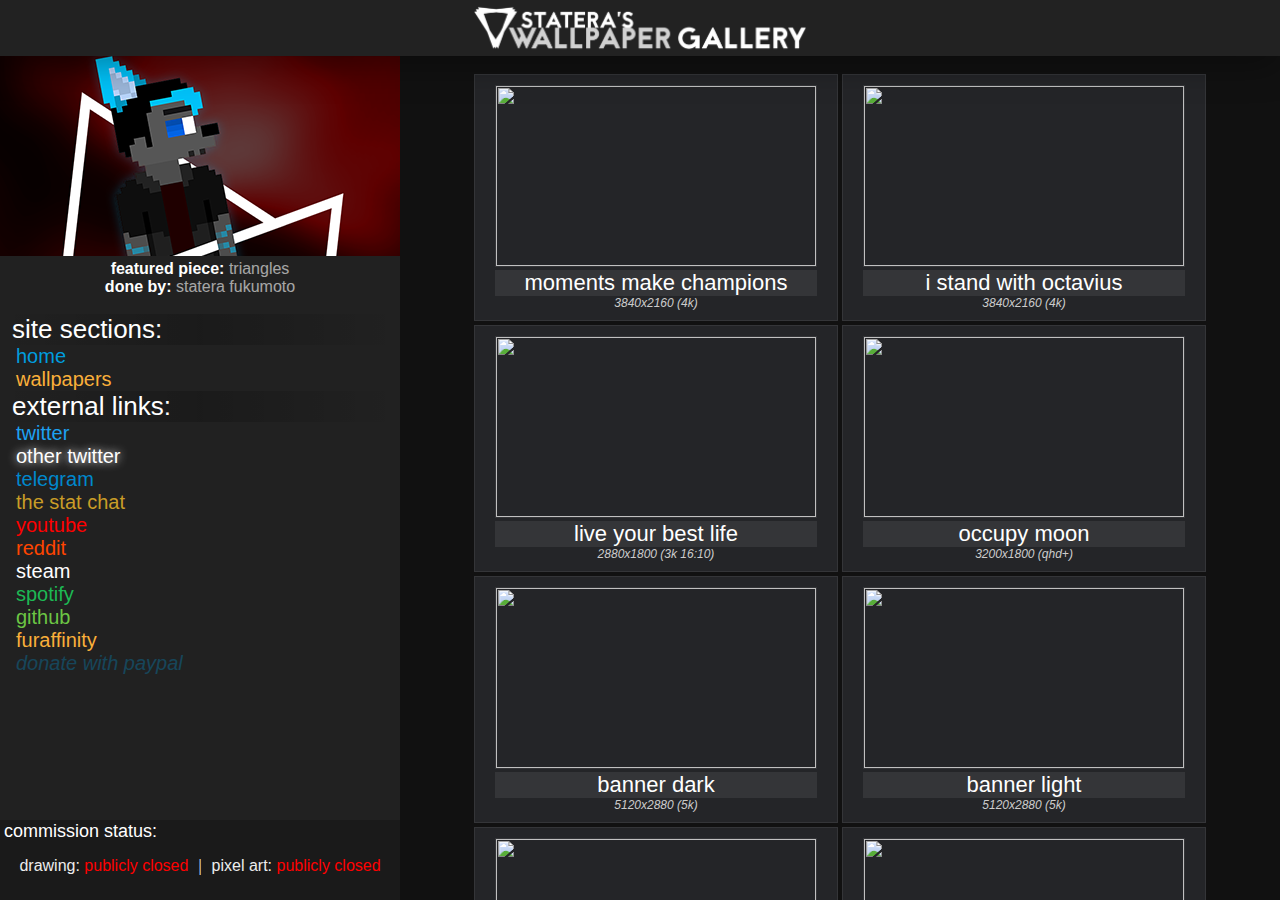
==== wallpapers/index.html @ 4f5fe591 "are you feeling responsive? no?" ====
<!DOCTYPE html>
<html>
<head>
    <title>statera's wallpaper gallery</title>
    <link 
        rel="stylesheet" 
        type="text/css" 
        href="styles/wp.css"
    >
    <link 
        rel="stylesheet" 
        type="text/css" 
        href="../styles/main.css"
    >
    <link 
        rel="stylesheet" 
        type="text/css" 
        href="../styles/socialcolours.css"
    >
    <link 
        rel="stylesheet" href="https://use.fontawesome.com/releases/v5.8.1/css/all.css" 
        integrity="sha384-50oBUHEmvpQ+1lW4y57PTFmhCaXp0ML5d60M1M7uH2+nqUivzIebhndOJK28anvf" 
        crossorigin="anonymous"
    >
    <link 
        rel="icon" 
        href="../icon.ico"
    >
    <meta 
        name="description" 
        content="statera's wallpaper gallery; a fine collection of good enough wallpapers"
    >
    <meta
        name="keywords" 
        content="statera, statera fukumoto, lykos, alopix, furry"
    >
    <meta 
        property="og:image" 
        content="https://staterafukumoto.github.io/img/webmaster.png"
    >
</head>
<body>

<div id="header">
        <i id="hamborger" class="fas fa-bars" onclick="flipOut()"></i>
        <center><img id="hlogo" draggable="false" src="../img/wordmark_wallpaper.png"></center>
</div>

<div id="leftwrapper">
<div id="contentLeft">
<div id="featurespot">
        <a href="http://www.furaffinity.net/view/32026785/" target="_blank">
            <img class="nosaveimg" id="artfeature" src="../img/feature.png" draggable="false">
        </a>
        <span class="featuretitle"> featured piece: <span class="artname"> triangles </span></span>
        <br> <!-- fuck setting 'display: block' i've had enough modern web shit for now-->
        <span class="featuretitle"> done by: <span class="artistname"> statera fukumoto </span></span>
</div>
<br>
<div id="socialmedia">
    <span class="someheader"> site sections: </span>
    <a href="../" class="somelink linkOne"><i class="fas fa-home"></i> home </a>
    <a href="#" class="somelink linkTwo"><i class="far fa-images"></i> wallpapers </a>
    <span class="someheader"> external links: </span>
    <a href="https://twitter.com/staterafukumoto" target="_blank"class="somelink twitter"> <i class="fab fa-twitter"></i> twitter </a>
    <a href="https://twitter.com/centisanity" target="_blank"class="somelink adtwitter"> <i class="fab fa-twitter"></i> other twitter </a>
    <a href="https://t.me/lucifur" target="_blank"class="somelink telegram"> <i class="fab fa-telegram-plane"></i> telegram </a>
    <a href="https://t.me/thestatchat" target="_blank" class="somelink telegramgroup"> <i class="fab fa-telegram-plane"></i> the stat chat </a>
    <a href="https://www.youtube.com/channel/UC-_dOzDJjQmz491CceAW_Uw" target="_blank" class="somelink youtube"> <i class="fab fa-youtube"></i> youtube </a>
    <a href="https://reddit.com/u/closetfurry2017" target="_blank" class="somelink reddit"> <i class="fab fa-reddit-alien"></i> reddit </a>
    <a href="https://steamcommunity.com/id/staterafukumoto/" target="_blank" class="somelink steam"> <i class="fab fa-steam-symbol"></i> steam </a>
    <a href="https://open.spotify.com/user/nd4pzbqztj181y7khuvdib1on?si=szNWFc2BT1ywyfPRmdXiNg" target="_blank"
            class="somelink spotify"> <i class="fab fa-spotify"></i> spotify </a>
    <a href="https://github.com/wayoutware" target="_blank" class="somelink github"> <i class="fab fa-github"></i> github </a>
    <a href="https://www.furaffinity.net/user/statera" target="_blank" class="somelink furaffinity"> <i class="fas fa-feather-alt"></i> furaffinity </a>
    <a class="somelink paypal disabled" onclick="notificationInput('donation currently offline')"> <i class="fab fa-paypal"></i> donate with paypal </a>
</div>
</div>

<span id="ctitle">commission status: </span>
<div id="cstatus" class="">
    <center>
            <span class="cheader"> drawing: <span class="closed"> publicly closed</span></span> 
            <span class="sep"> | </span>
            <span class="cheader"> pixel art: <span class="closed"> publicly closed</span></span>
    </center>
</div>
</div>
<div id="shadow" onclick="flipIn()"></div>

<!-- end of left wrapper -->

<div id="cardwrapper">
<br>
<center>

<div class="container">
    <img src="imgs/champions.png" class="cont_image" onclick="window.open(this.src)">
    <br>
    <span class="cont_label"> moments make champions </span>
    <span class="cont_res"> 3840x2160 (4k) </span>
</div>

<div class="container">
    <img src="imgs/i_stand_with_octavius.jpg" class="cont_image" onclick="window.open(this.src)">
    <br>
    <span class="cont_label"> i stand with octavius </span>
    <span class="cont_res"> 3840x2160 (4k) </span>
</div>

<div class="container">
    <img src="imgs/live_life.png" class="cont_image" onclick="window.open(this.src)">
    <br>
    <span class="cont_label"> live your best life </span>
    <span class="cont_res"> 2880x1800 (3k 16:10) </span>
</div>

<div class="container">
    <img src="imgs/occupy_moon.png" class="cont_image" onclick="window.open(this.src)">
    <br>
    <span class="cont_label"> occupy moon </span>
    <span class="cont_res"> 3200x1800 (qhd+) </span>
</div>

<div class="container">
    <img src="imgs/banner_dark.png" class="cont_image" onclick="window.open(this.src)">
    <br>
    <span class="cont_label"> banner dark </span>
    <span class="cont_res"> 5120x2880 (5k) </span>
</div>

<div class="container">
    <img src="imgs/banner_light.png" class="cont_image" onclick="window.open(this.src)">
    <br>
    <span class="cont_label"> banner light </span>
    <span class="cont_res"> 5120x2880 (5k) </span>
</div>

<div class="container">
    <img src="imgs/hl2e2.png" class="cont_image" onclick="window.open(this.src)">
    <br>
    <span class="cont_label"> half life 2 e2: citadel </span>
    <span class="cont_res"> 2560x1440 (1440p) </span>
</div>

<div class="container">
    <img src="imgs/road.png" class="cont_image" onclick="window.open(this.src)">
    <br>
    <span class="cont_label"> road </span>
    <span class="cont_res"> 2880x1800 (3k 16:10) </span>
</div>

<div class="container">
    <img src="imgs/smug_classy.png" class="cont_image" onclick="window.open(this.src)">
    <br>
    <span class="cont_label"> smug (classy) </span>
    <span class="cont_res"> 1920x1080 (fhd) </span>
</div>

<div class="container">
    <img src="imgs/statera.png" class="cont_image" onclick="window.open(this.src)">
    <br>
    <span class="cont_label"> statera overcharge </span>
    <span class="cont_res"> 2560x1440 (qhd) </span>
</div>

<div class="container">
    <img src="imgs/wood_brown.png" class="cont_image" onclick="window.open(this.src)">
    <br>
    <span class="cont_label"> wood brown </span>
    <span class="cont_res"> 2560x1440 (qhd) </span>
</div>

<div class="container">
    <img src="imgs/wood_dark.png" class="cont_image" onclick="window.open(this.src)">
    <br>
    <span class="cont_label"> wood dark </span>
    <span class="cont_res"> 2560x1440 (qhd) </span>
</div>




</center>
</div>

<script src="bad_responsive.js"></script>
</body>
---- wallpapers/styles/wp.css ----
body{
    background: #111;
}

::-webkit-scrollbar {
    width: 10px;
}

::-webkit-scrollbar-track {
  background: transparent; 
}

::-webkit-scrollbar-thumb {
  background: #333;
  border-top: 2px solid #009cde;
  border-bottom: 2px solid #faaf3a;
}

::-webkit-scrollbar-thumb:hover {
  background: #444; 
}

#header{
    position: absolute;
    top: 0px;
    left: 0px;
    right: 0px;
    height: 56px;
    display: block;

    line-height: 56px;
    color: white;
    font-family: 'Segoe UI', Tahoma, Geneva, Verdana, sans-serif;

    background: #222;
    user-select: none;
    z-index: 20;
    box-shadow: 0px 11px 35px -2px rgba(0,0,0,0.35);
    font-size: 24px;
}


#hlogo{
    padding-top: 3px;
    height: 50px;
    width: auto;
    display: inline;
}

.beta{
    background: rgba(0,0,0,0.6);
    border-radius: 14px;
    padding-left: 6px;
    padding-right: 2px;
    font-family: 'Segoe UI', Tahoma, Geneva, Verdana, sans-serif;
    padding-bottom: 4px;
    padding-top: 4px;

}

.rainbow{
    background: linear-gradient(124deg, #ff2400, #e81d1d, #e8b71d, #e3e81d, #1de840, #1ddde8, #2b1de8, #dd00f3, #dd00f3);
    background-size: 1800% 1800%;
    animation: rainbow 5s ease infinite;
    border-radius: 14px;
    padding-left: 6px;
    padding-bottom: 4px;
    padding-top: 4px;
}

@keyframes rainbow { 
      0%{background-position:0% 82%}
      50%{background-position:100% 19%}
      100%{background-position:0% 82%}
}
.container{
    background: #242528;
    display: inline-block;
    padding-left: 20px;
    padding-right: 20px;
    padding-top: 10px;
    padding-bottom: 10px;
    margin-bottom: 4px;
    border: 1px solid #343538;
    transition: 0.2s transform ease,
                0.2s box-shadow ease;
    z-index: 0;
}

.container:hover{
    box-shadow: 0px 0px 37px -2px rgba(0,0,0,0.75);
}

.cont_image{
    display: inline;
    width: 320px;
    height: 180px;
    cursor: pointer;
    border: 1px solid #343538;
}

.cont_label{
    color: white;
    display: block;
    font-family: 'Segoe UI', Tahoma, Geneva, Verdana, sans-serif;
    user-select: none;
    background: #343538;
    /* border-radius: 60px; */
    font-size: 22px;
}

.cont_res{
    color: #ccc;
    display: block;
    font-family: 'Segoe UI', Tahoma, Geneva, Verdana, sans-serif;
    user-select: none;
    font-style: italic;
    font-size: 12px;
}

#cardwrapper{
    position: absolute;
    top: 56px;
    right: 0px;
    bottom: 0px;
    left: 400px;
    z-index: 0;
    overflow: auto;
}
---- styles/main.css ----
body{
    background: #111;
}

*{
    /* for a super secret april fool's surprise */
    /* font-family: "Comic Sans MS"; */
}

::-webkit-scrollbar {
    width: 10px;
}

::-webkit-scrollbar-track {
  background: #222; 
}

::-webkit-scrollbar-thumb {
  background: #333;
  border-top: 2px solid #009cde;
  border-bottom: 2px solid #faaf3a;
}

::-webkit-scrollbar-thumb:hover {
  background: #444; 
}

#header{
    position: absolute;
    top: 0px;
    left: 0px;
    right: 0px;
    height: 56px;

    /* border-top: 2px solid #009cde;
    border-bottom: 2px solid #faaf3a; */

    /* background: linear-gradient(#444,#333); */
    background: #222;
    user-select: none;
    z-index: 20;
    box-shadow: 0px 11px 35px -2px rgba(0,0,0,0.35);
}

#hamborger{
    position: absolute;
    line-height: 56px;
    padding-left: 24px;
    font-size: 32px;
    color: white;
    z-index: 30;
    opacity: 0.6;
    transition: 0.2s opacity ease;
}

#hamborger:hover{
    opacity: 0.8
}

#hamborger:active{
    opacity: 1;
}

#hlogo{
    padding-top: 3px;
    height: 50px;
    width: auto;
}

#leftwrapper{
    position: absolute;
    top: 0px;
    bottom: 0px;
    width: 400px;
    left: 0px;
    overflow: auto;
    background: #212121;
    z-index: 10;
}

#contentLeft{
    position: absolute;
    top: 56px;
    bottom: 80px;
    width: 100%;
    left: 0px;
    overflow: auto;
}

#cstatus{
    position: absolute;
    bottom: 0px;
    height: 80px;
    line-height: 92px;
    width: 100%;
    left: 0px;
    background: rgba(1,1,1,0.2);
    overflow: hidden;
    justify-content: center;
    user-select: none;
}

.cheader{
    font-family: 'Segoe UI', Tahoma, Geneva, Verdana, ubuntu, sans-serif;
    /* display: block; */
    color: #ededed;
}

.sep{
    color: white;
    padding-left: 6px;
    padding-right: 6px;
}

.closed{
    color: red !important;
}

.open{
    color: lime !important;
}

#ctitle{
    font-family: 'Segoe UI', Tahoma, Geneva, Verdana, ubuntu, sans-serif;
    position: absolute;
    user-select: none;
    font-size: 18px;
    bottom: 58px;
    left: 4px;
    color: white;
    z-index: 2;
}

#featurespot{
    text-align: center;
}

.nosaveimg{
    user-select: none;
}

#artfeature{
    width: 100%;
    height: auto;
}

.featuretitle{
    color: white;
    font-family: 'Segoe UI', Tahoma, Geneva, Verdana, ubuntu, sans-serif;
    user-select: none;
    font-weight: 600;
    padding-top: 4px;
}

.artistname, .artname{
    opacity: 0.6;
    font-weight: 300;
}

.someheader{
    color: white;
    font-family: 'Segoe UI', Tahoma, Geneva, Verdana, ubuntu, sans-serif;
    user-select: none;
    padding-left: 12px;
    font-size: 26px;
    display: block;
    left: 0px;
    right: 0px;
    background: linear-gradient(to right,transparent,rgba(0,0,0,0.2),transparent);
}

a{
    text-decoration: none;
}

.somelink{
    padding-left: 16px;
    font-size: 20px;
    font-family: 'Segoe UI', Tahoma, Geneva, Verdana, ubuntu, sans-serif;
    user-select: none;
    display: block;
    /* padding-top: 2px;
    padding-bottom: 2px; */
    transition: 0.2s padding-left ease, 0.2s background ease;
}

.somelink:hover{
    padding-left: 22px;
    background: rgba(255,255,255,0.05);
}

.disabled{
    /* pointer-events: none; */
    opacity: 0.3 !important;
    font-style: italic;
    font-weight: 100;
}

.button{
    padding-left: 8px;
    padding-right: 8px;
    padding-top: 4px;
    padding-bottom: 4px;
    background: linear-gradient(rgba(255,255,255,0.05),rgba(255,255,255,0.1));
    border: 1px solid white;
    border-radius: 4px;
    cursor: pointer;
}

.imgbutton{
    padding-left: 8px;
    padding-right: 8px;
    padding-bottom: 4px;
    background: linear-gradient(rgba(255,255,255,0.05),rgba(255,255,255,0.1));
    border: 1px solid white;
    border-radius: 4px;
    cursor: pointer;
}

.header{
    font-size: 36px;
    user-select: none;
}

#shadow{
    z-index: 5;
    background: rgba(0,0,0,0.5);
    position: absolute;
    left: 0px;
    right: 0px;
    bottom: 0px;
    top: 0px;
    display: none;
}

/* .link:active{
} */

#notification{
    position: absolute;

    color: white;
    font-size: 22px;
    font-family: 'Segoe UI', Tahoma, Geneva, Verdana, ubuntu, sans-serif;
    overflow: hidden;
    text-align: center;
    white-space: nowrap;
    user-select: none;

    /* padding-left: 25px;
    padding-right: 25px;
    padding-top: 5px;
    padding-bottom: 5px; */

    right: 25px;
    bottom: 10px;
    height: 0px;
    width: 0px;
    line-height: 64px;

    /* border: 1px solid white; */
    border-left: 5px solid #009cde;
    border-right: 5px solid #faaf3a;
    border-radius: 4px;


    z-index: 999;
    
    background: black;
    opacity: 0;

    /* transition: 0.3s all ease; */
    transition: 0.3s all cubic-bezier(.49, 0, 0, 1);
}

.nfStepOne{
    opacity: 1 !important;
    height: 64px !important;
}

.nfStepTwo{
    width: 360px !important;
}

.linkbutton{
    color: white;
    user-select: none;
    /* background: #212121; */

    padding-left: 15px;
    padding-right: 15px;
    padding-top: 5px;
    padding-bottom: 5px;
    
    transition: 0.2s all ease;
    border-bottom: 2px solid #009cde;
}

.linkbutton:hover{
    border-bottom: 2px solid #faaf3a;
}

.link{
    transition: 0.3s opacity ease,
                0.3s transform ease,
                0.3s background ease,
                0.3s color ease,
                0.3s border ease,
                0.3s border-radius ease;
    cursor: pointer;
    color: #adadad;
    transform: scale(1);
    border-radius: 30px;
    user-select: none;
    border: 2px solid transparent;
    padding-top: 1px;
    padding-bottom: 1px;
    padding-left: 1px;
    padding-right: 1px;

    background: rgba(255,255,255,0.05);
}

.link:hover{
    transform: rotate(180deg);
    color: white;
    background: rgba(255,255,255,0.2);

    border-left: 2px solid #faaf3a;
    border-top: 2px solid #faaf3a;
    border-bottom: 2px solid #009cde;
    border-right: 2px solid #009cde;
}
---- styles/socialcolours.css ----
.twitter{
    color: #1da1f2;
}

.adtwitter{
    color: white;
    text-shadow: 0 0 10px #FFFFFF;
}

.telegram{
    color: #0088cc;
}

.telegramgroup{
    color: #c99d27;
}

.spotify{
    color: #1db954;
}

.reddit{
    color: #ff4500;
}

.steam{
    color: white;
}

.github{
    color: #6cc644;
}

.furaffinity{
    color: #faaf3a;
}

.paypal{
    color: #009cde;
}

.youtube{
    color: red;
}

.linkOne{
    color: #009cde;
}

.linkTwo{
    color: #faaf3a;
}
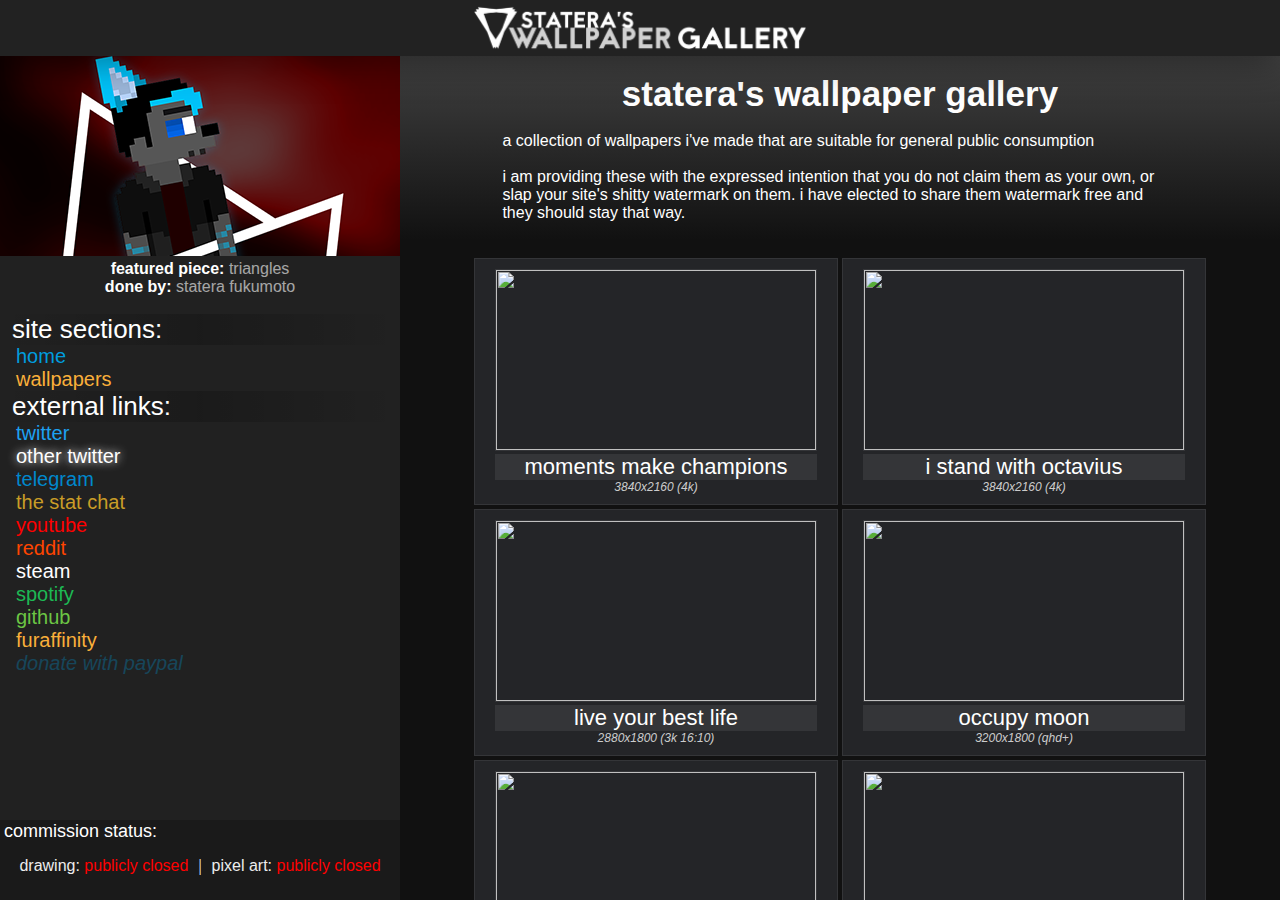
==== commit 84f31f8b: "updates" ====
--- a/wallpapers/index.html
+++ b/wallpapers/index.html
@@ -91,6 +91,25 @@
 <!-- end of left wrapper -->
 
 <div id="cardwrapper">
+
+<div id="banner">
+    <br>
+    <span id="bheader">statera's wallpaper gallery</span>
+    <br>
+    <br>
+    <span id="bparagraph">
+        a collection of wallpapers i've made that are
+        suitable for general public consumption
+        <br><br>
+        i am providing these with the expressed intention
+        that you do not claim them as your own, or slap
+        your site's shitty watermark on them. i have
+        elected to share them watermark free and they
+        should stay that way.
+    </span>
+    <br>
+</div>
+
 <br>
 <center>
 
--- a/wallpapers/styles/wp.css
+++ b/wallpapers/styles/wp.css
@@ -1,5 +1,6 @@
 body{
     background: #111;
+    user-select: none;
 }
 
 ::-webkit-scrollbar {
@@ -76,6 +77,7 @@
 .container{
     background: #242528;
     display: inline-block;
+    user-select: none;
     padding-left: 20px;
     padding-right: 20px;
     padding-top: 10px;
@@ -127,3 +129,29 @@
     z-index: 0;
     overflow: auto;
 }
+
+#banner{
+    height: auto;
+    width: 100%;
+    display: block;
+    background: linear-gradient(#404040, #111111);
+    text-align: center;
+    user-select: none;
+}
+
+#bheader{
+    color: white;
+    font-size: 35px;
+    font-family: 'Segoe UI', Tahoma, Geneva, Verdana, sans-serif;
+    font-weight: bold;
+}
+
+#bparagraph{
+    text-align: left;
+    color: white;
+    font-size: 16px;
+    font-family: 'Segoe UI', Tahoma, Geneva, Verdana, sans-serif;
+    display: block;
+    padding-left: 8vw;
+    padding-right: 8vw;
+}--- a/styles/main.css
+++ b/styles/main.css
@@ -330,4 +330,8 @@
     border-top: 2px solid #faaf3a;
     border-bottom: 2px solid #009cde;
     border-right: 2px solid #009cde;
+}
+
+#meem{
+    display: none;
 }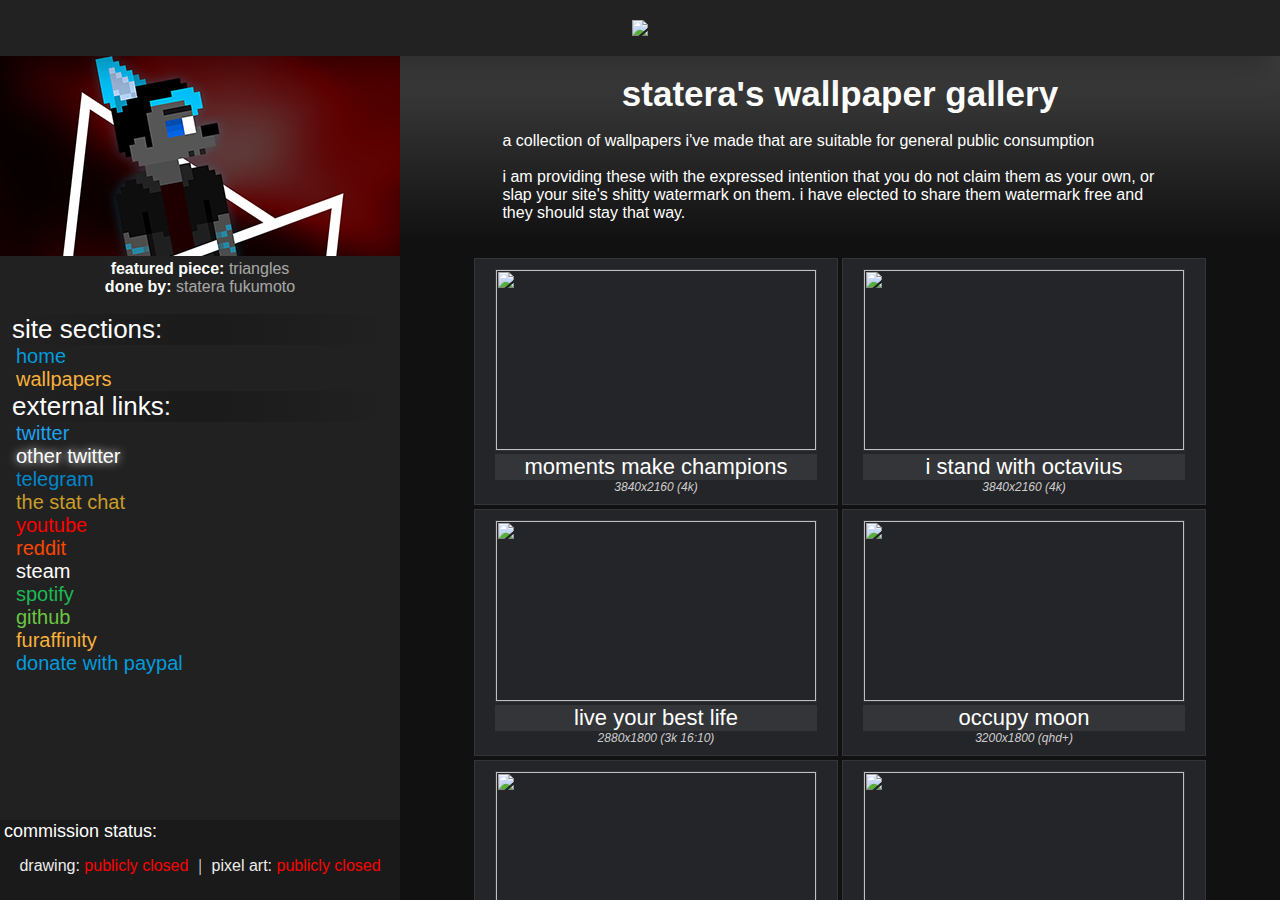
==== commit b028690e: "reinstated paypal link" ====
--- a/wallpapers/index.html
+++ b/wallpapers/index.html
@@ -38,12 +38,16 @@
         property="og:image" 
         content="https://staterafukumoto.github.io/img/webmaster.png"
     >
+    <meta 
+        name="viewport"
+        content="width=device-width, initial-scale=1.0"
+    >
 </head>
 <body>
 
 <div id="header">
         <i id="hamborger" class="fas fa-bars" onclick="flipOut()"></i>
-        <center><img id="hlogo" draggable="false" src="../img/wordmark_wallpaper.png"></center>
+        <center><img id="hlogo" draggable="false" src="../img/wordmark_white.png"></center>
 </div>
 
 <div id="leftwrapper">
@@ -73,7 +77,7 @@
             class="somelink spotify"> <i class="fab fa-spotify"></i> spotify </a>
     <a href="https://github.com/wayoutware" target="_blank" class="somelink github"> <i class="fab fa-github"></i> github </a>
     <a href="https://www.furaffinity.net/user/statera" target="_blank" class="somelink furaffinity"> <i class="fas fa-feather-alt"></i> furaffinity </a>
-    <a class="somelink paypal disabled" onclick="notificationInput('donation currently offline')"> <i class="fab fa-paypal"></i> donate with paypal </a>
+    <a class="somelink paypal" href="http://paypal.me/staterafukumoto" target="_blank"> <i class="fab fa-paypal"></i> donate with paypal </a>
 </div>
 </div>
 
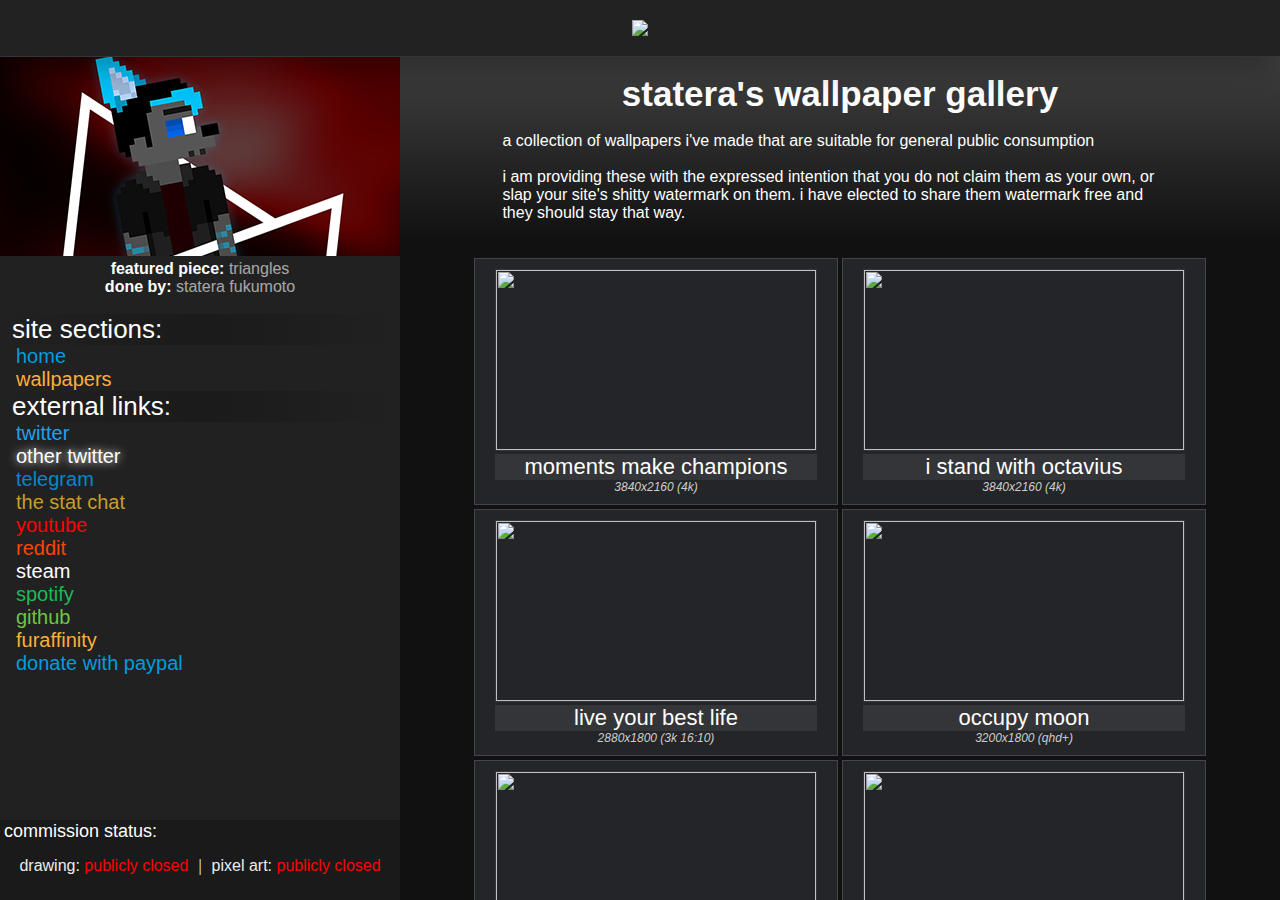
==== commit 3820f5b3: "updates to wallpaper page" ====
--- a/wallpapers/index.html
+++ b/wallpapers/index.html
@@ -191,14 +191,14 @@
     <img src="imgs/wood_brown.png" class="cont_image" onclick="window.open(this.src)">
     <br>
     <span class="cont_label"> wood brown </span>
-    <span class="cont_res"> 2560x1440 (qhd) </span>
+    <span class="cont_res"> 3840x2160 (4k) </span>
 </div>
 
 <div class="container">
     <img src="imgs/wood_dark.png" class="cont_image" onclick="window.open(this.src)">
     <br>
     <span class="cont_label"> wood dark </span>
-    <span class="cont_res"> 2560x1440 (qhd) </span>
+    <span class="cont_res"> 3840x2160 (4k) </span>
 </div>
 
 
--- a/wallpapers/styles/wp.css
+++ b/wallpapers/styles/wp.css
@@ -83,14 +83,22 @@
     padding-top: 10px;
     padding-bottom: 10px;
     margin-bottom: 4px;
-    border: 1px solid #343538;
+    border: 1px solid #454448;
     transition: 0.2s transform ease,
-                0.2s box-shadow ease;
+                0.2s border ease;
     z-index: 0;
+    /* clip-path: polygon(15px 0, 100% 0, 100% calc(100% - 15px), calc(100% - 15px) 100%, 0 100%, 0 15px); */
+
 }
 
 .container:hover{
-    box-shadow: 0px 0px 37px -2px rgba(0,0,0,0.75);
+    border: 1px solid #009cde;
+    z-index: 2 !important;
+}
+
+.container:active{
+    border: 1px solid #faaf3a;
+    box-shadow: 0px 11px 35px -2px rgba(0,0,0,0.35);
 }
 
 .cont_image{
@@ -127,7 +135,8 @@
     bottom: 0px;
     left: 400px;
     z-index: 0;
-    overflow: auto;
+    overflow-y: auto;
+    overflow-x: hidden;
 }
 
 #banner{
--- a/styles/main.css
+++ b/styles/main.css
@@ -39,7 +39,8 @@
     background: #222;
     user-select: none;
     z-index: 20;
-    box-shadow: 0px 11px 35px -2px rgba(0,0,0,0.35);
+    /* box-shadow: 0px 11px 35px -2px rgba(0,0,0,0.35); */
+    border-bottom: 1px solid #343538;
 }
 
 #hamborger{
@@ -259,9 +260,9 @@
     line-height: 64px;
 
     /* border: 1px solid white; */
-    border-left: 5px solid #009cde;
-    border-right: 5px solid #faaf3a;
-    border-radius: 4px;
+    border-left: 10px solid #009cde;
+    border-right: 10px solid #009cde;
+    border-radius: 12px;
 
 
     z-index: 999;
@@ -270,7 +271,8 @@
     opacity: 0;
 
     /* transition: 0.3s all ease; */
-    transition: 0.3s all cubic-bezier(.49, 0, 0, 1);
+    transition: 0.3s all cubic-bezier(.49, 0, 0, 1),
+                0.3s border-radius ease;
 }
 
 .nfStepOne{
@@ -279,7 +281,10 @@
 }
 
 .nfStepTwo{
+    border-left: 10px solid #009cde !important;
+    border-right: 10px solid #faaf3a !important;
     width: 360px !important;
+    border-radius: 4px !important;
 }
 
 .linkbutton{
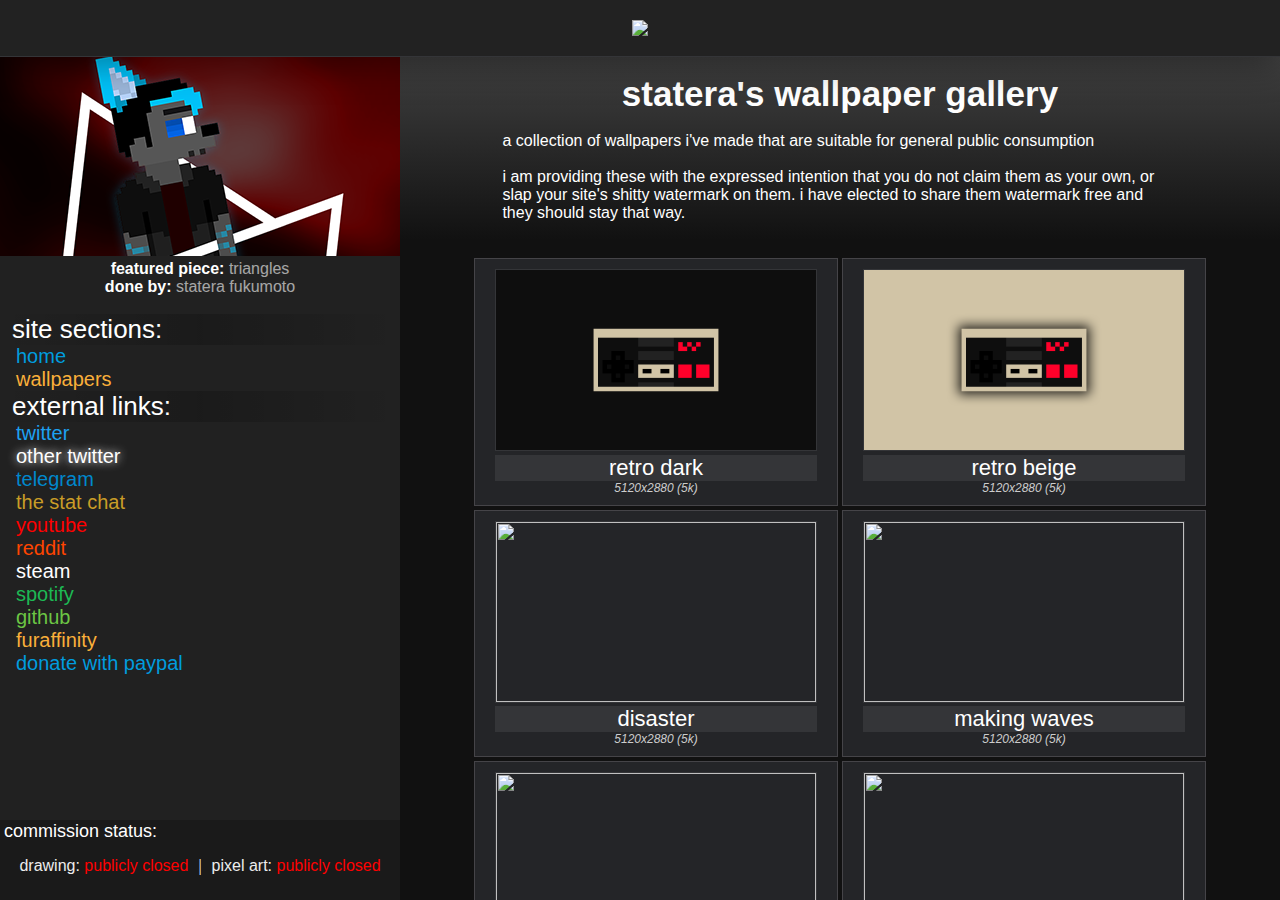
==== commit 0172ec0a: "added retro wallpapers" ====
--- a/wallpapers/index.html
+++ b/wallpapers/index.html
@@ -118,6 +118,34 @@
 <center>
 
 <div class="container">
+    <img src="imgs/retro-dark.png" class="cont_image" onclick="window.open(this.src)">
+    <br>
+    <span class="cont_label"> retro dark </span>
+    <span class="cont_res"> 5120x2880 (5k) </span>
+</div>
+
+<div class="container">
+    <img src="imgs/retro-beige.png" class="cont_image" onclick="window.open(this.src)">
+    <br>
+    <span class="cont_label"> retro beige </span>
+    <span class="cont_res"> 5120x2880 (5k) </span>
+</div>
+
+<div class="container">
+    <img src="imgs/disaster.jpg" class="cont_image" onclick="window.open(this.src)">
+    <br>
+    <span class="cont_label"> disaster </span>
+    <span class="cont_res"> 5120x2880 (5k) </span>
+</div>
+
+<div class="container">
+    <img src="imgs/making-waves.jpg" class="cont_image" onclick="window.open(this.src)">
+    <br>
+    <span class="cont_label"> making waves </span>
+    <span class="cont_res"> 5120x2880 (5k) </span>
+</div>
+
+<div class="container">
     <img src="imgs/champions.png" class="cont_image" onclick="window.open(this.src)">
     <br>
     <span class="cont_label"> moments make champions </span>
@@ -181,13 +209,6 @@
 </div>
 
 <div class="container">
-    <img src="imgs/statera.png" class="cont_image" onclick="window.open(this.src)">
-    <br>
-    <span class="cont_label"> statera overcharge </span>
-    <span class="cont_res"> 2560x1440 (qhd) </span>
-</div>
-
-<div class="container">
     <img src="imgs/wood_brown.png" class="cont_image" onclick="window.open(this.src)">
     <br>
     <span class="cont_label"> wood brown </span>
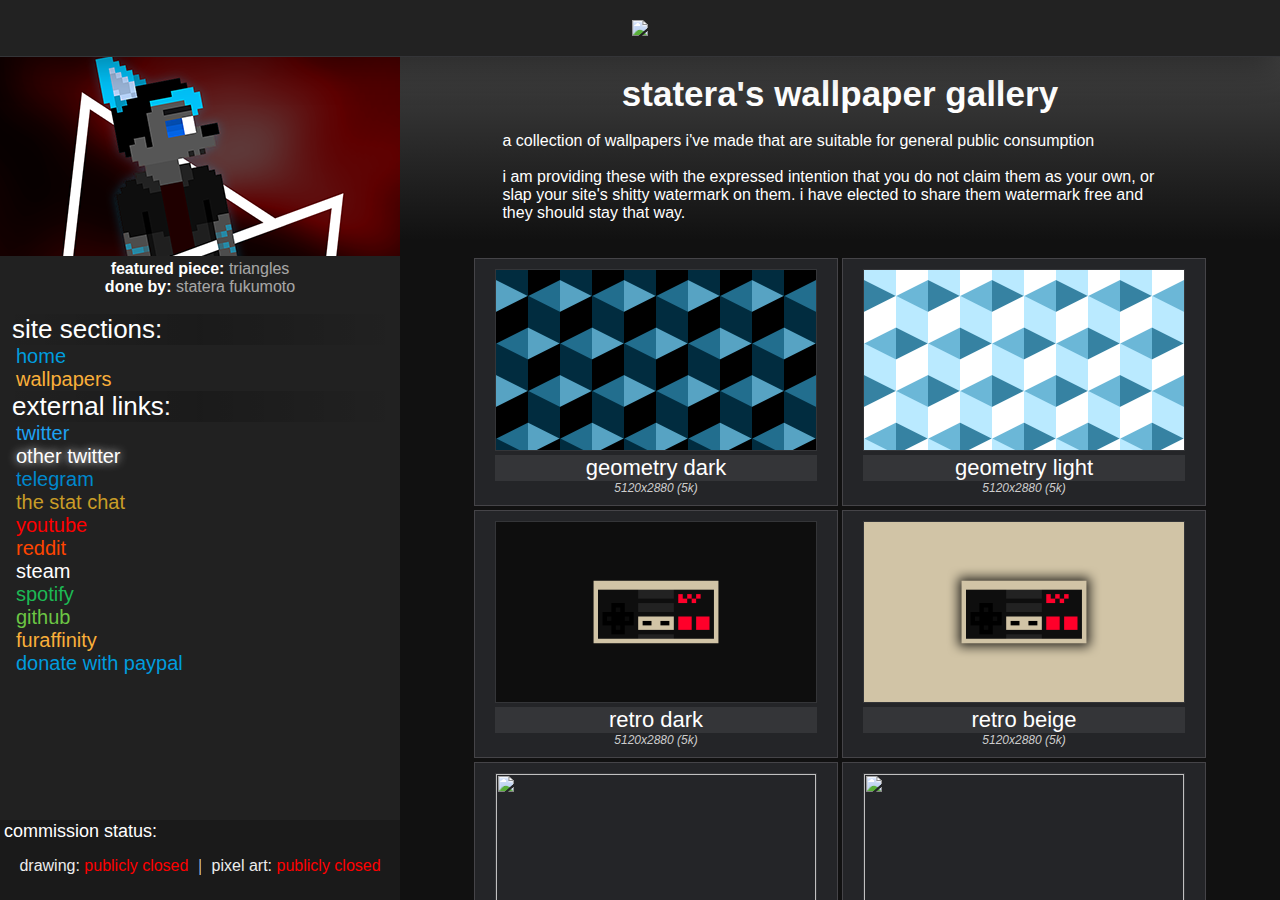
==== commit 9229bfbc: "added geometry set" ====
--- a/wallpapers/index.html
+++ b/wallpapers/index.html
@@ -118,6 +118,20 @@
 <center>
 
 <div class="container">
+    <img src="imgs/geometry dark.jpg" class="cont_image" onclick="window.open(this.src)">
+    <br>
+    <span class="cont_label"> geometry dark </span>
+    <span class="cont_res"> 5120x2880 (5k) </span>
+</div>
+
+<div class="container">
+    <img src="imgs/geometry light.jpg" class="cont_image" onclick="window.open(this.src)">
+    <br>
+    <span class="cont_label"> geometry light </span>
+    <span class="cont_res"> 5120x2880 (5k) </span>
+</div>
+
+<div class="container">
     <img src="imgs/retro-dark.png" class="cont_image" onclick="window.open(this.src)">
     <br>
     <span class="cont_label"> retro dark </span>
@@ -188,13 +202,6 @@
 </div>
 
 <div class="container">
-    <img src="imgs/hl2e2.png" class="cont_image" onclick="window.open(this.src)">
-    <br>
-    <span class="cont_label"> half life 2 e2: citadel </span>
-    <span class="cont_res"> 2560x1440 (1440p) </span>
-</div>
-
-<div class="container">
     <img src="imgs/road.png" class="cont_image" onclick="window.open(this.src)">
     <br>
     <span class="cont_label"> road </span>
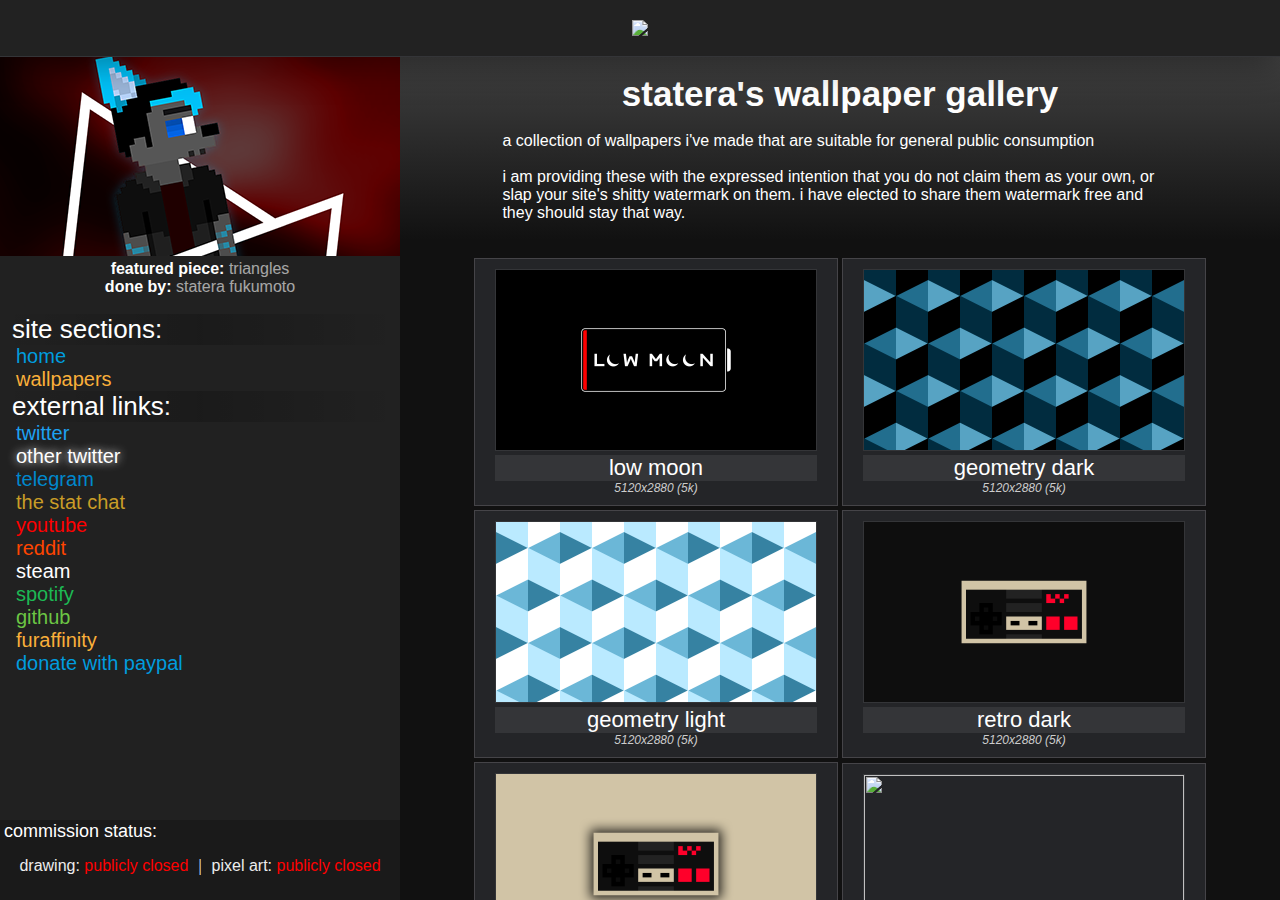
==== commit 570a823c: "added "low moon" wallpaper, changed locations for geometry series" ====
--- a/wallpapers/index.html
+++ b/wallpapers/index.html
@@ -118,14 +118,21 @@
 <center>
 
 <div class="container">
-    <img src="imgs/geometry dark.jpg" class="cont_image" onclick="window.open(this.src)">
+    <img src="imgs/low_moon.jpg" class="cont_image" onclick="window.open(this.src)">
+    <br>
+    <span class="cont_label"> low moon </span>
+    <span class="cont_res"> 5120x2880 (5k) </span>
+</div>
+
+<div class="container">
+    <img src="imgs/geometry_dark.jpg" class="cont_image" onclick="window.open(this.src)">
     <br>
     <span class="cont_label"> geometry dark </span>
     <span class="cont_res"> 5120x2880 (5k) </span>
 </div>
 
 <div class="container">
-    <img src="imgs/geometry light.jpg" class="cont_image" onclick="window.open(this.src)">
+    <img src="imgs/geometry_light.jpg" class="cont_image" onclick="window.open(this.src)">
     <br>
     <span class="cont_label"> geometry light </span>
     <span class="cont_res"> 5120x2880 (5k) </span>
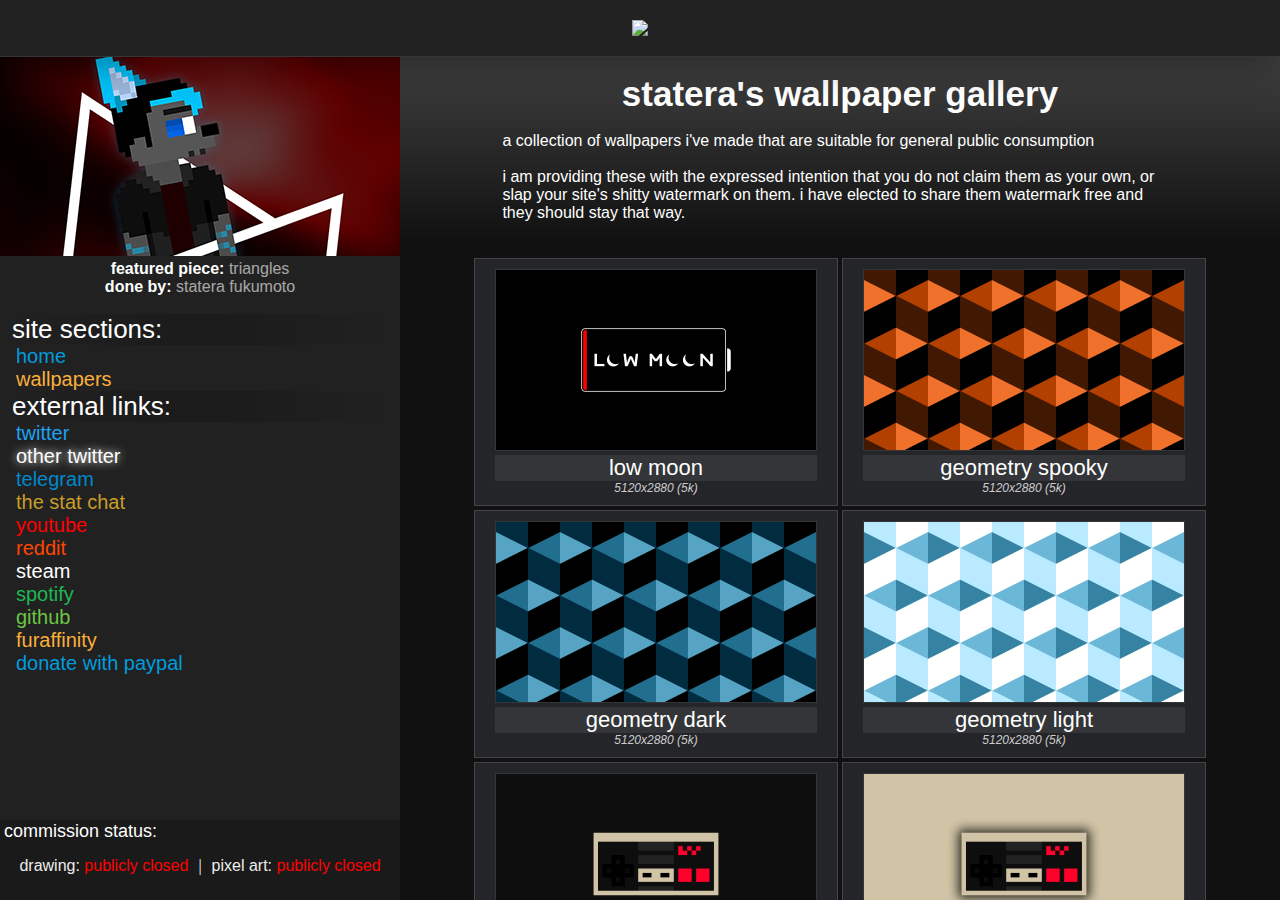
==== commit 8b61c346: "added geometry halloween edition wallpaper" ====
--- a/wallpapers/index.html
+++ b/wallpapers/index.html
@@ -125,6 +125,13 @@
 </div>
 
 <div class="container">
+    <img src="imgs/geometry_spooky.png" class="cont_image" onclick="window.open(this.src)">
+    <br>
+    <span class="cont_label"> geometry spooky </span>
+    <span class="cont_res"> 5120x2880 (5k) </span>
+</div>
+
+<div class="container">
     <img src="imgs/geometry_dark.jpg" class="cont_image" onclick="window.open(this.src)">
     <br>
     <span class="cont_label"> geometry dark </span>
